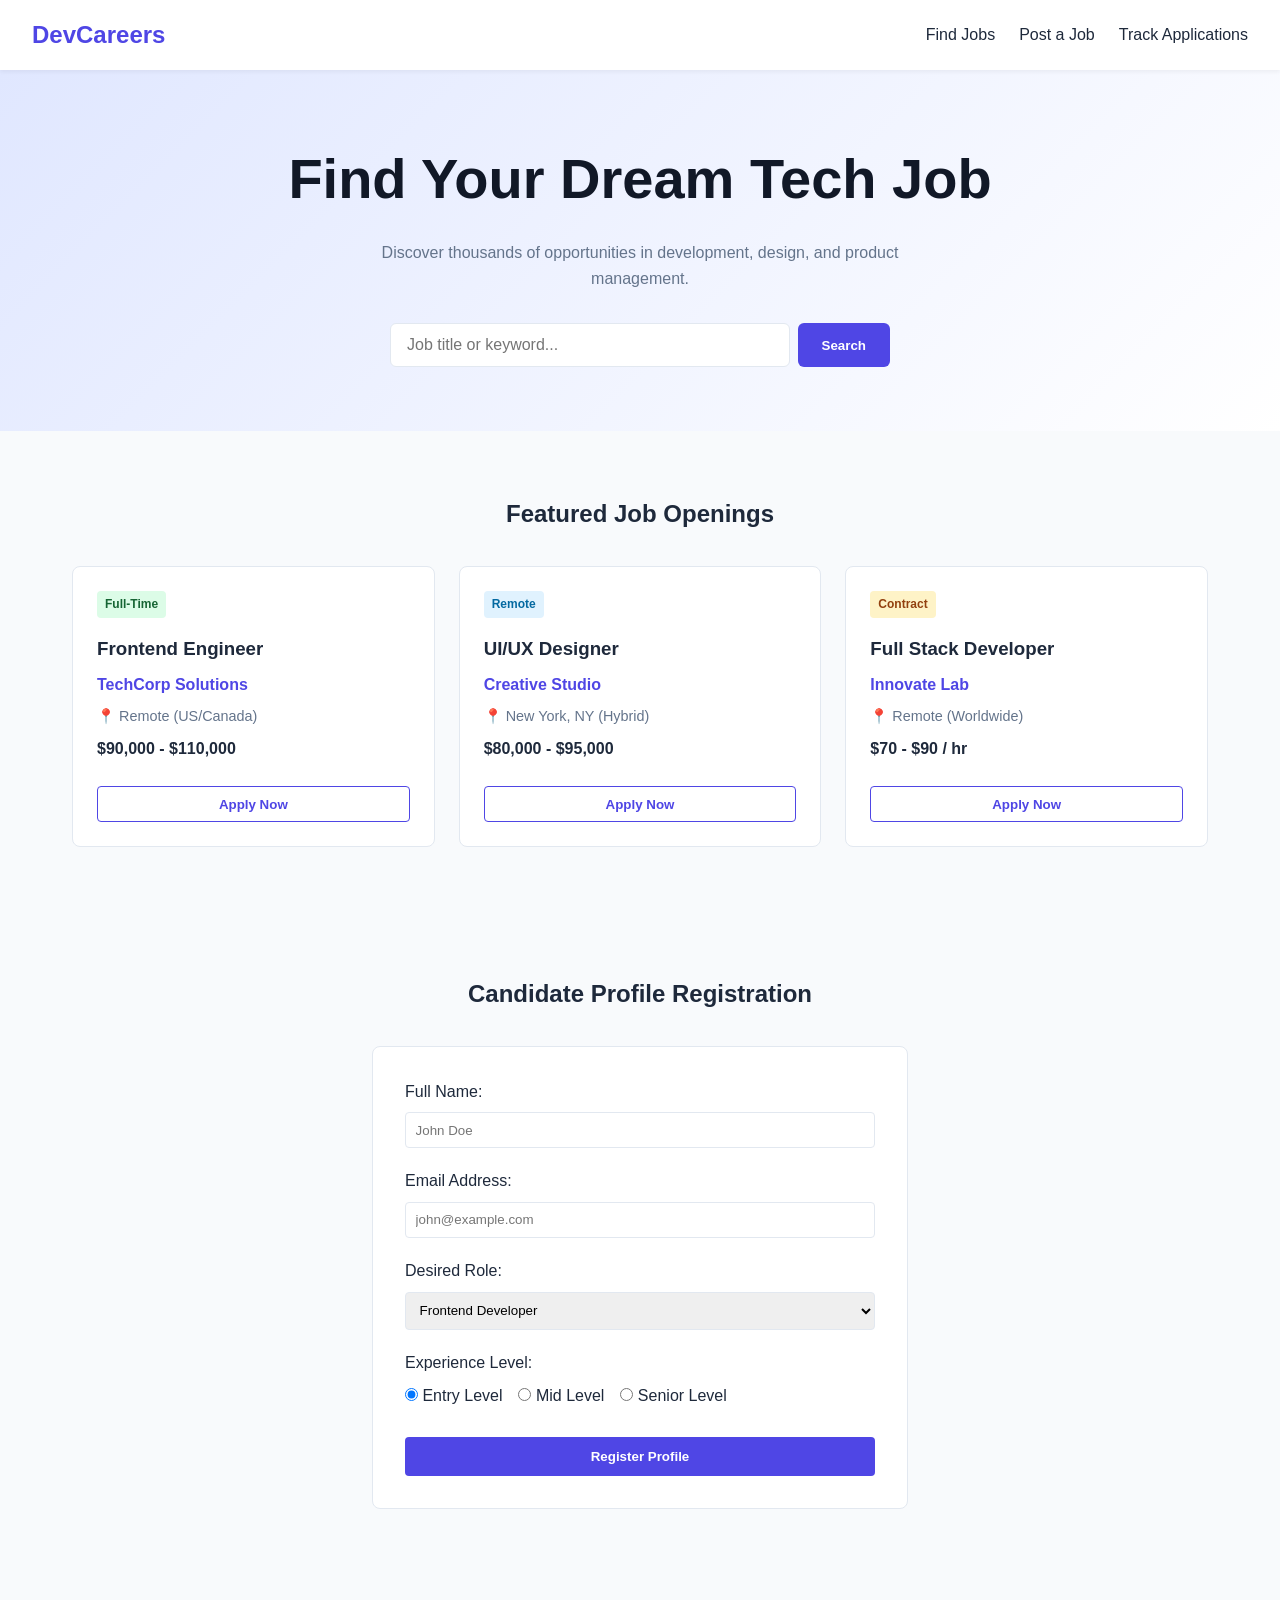
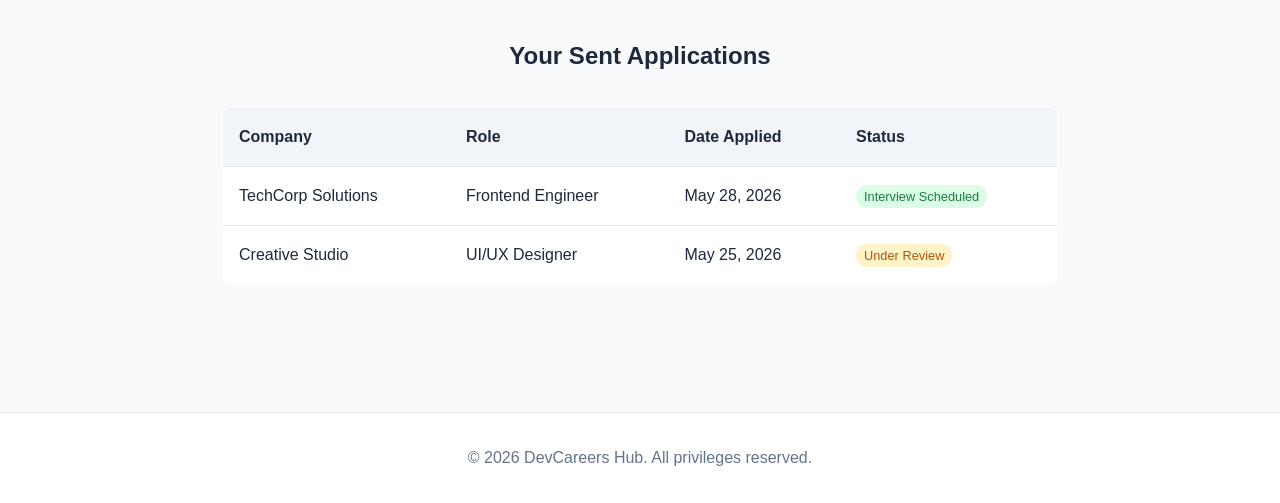
==== index.html @ 533e875c "Complete Job Portal Days 1-5" ====
<!DOCTYPE html>
<html lang="en">
<head>
    <meta charset="UTF-8">
    <meta name="viewport" content="width=device-width, initial-scale=1.0">
    <title>DevCareers | Tech Job Portal</title>
    <link rel="stylesheet" href="./style.css">
</head>
<body>

    <header class="navbar">
        <div class="logo">DevCareers</div>
        <nav>
            <ul>
                <li><a href="#jobs">Find Jobs</a></li>
                <li><a href="#post-job">Post a Job</a></li>
                <li><a href="#applications">Track Applications</a></li>
            </ul>
        </nav>
    </header>

    <main>
        <section class="hero-section">
            <h1>Find Your Dream Tech Job</h1>
            <p>Discover thousands of opportunities in development, design, and product management.</p>
            <div class="search-bar">
                <input type="text" placeholder="Job title or keyword...">
                <button type="button">Search</button>
            </div>
        </section>

        <section id="jobs" class="job-listings-container">
            <h2>Featured Job Openings</h2>
            <div class="job-grid">
                <div class="job-card">
                    <span class="badge full-time">Full-Time</span>
                    <h3>Frontend Engineer</h3>
                    <p class="company">TechCorp Solutions</p>
                    <p class="location">📍 Remote (US/Canada)</p>
                    <p class="salary">$90,000 - $110,000</p>
                    <button class="btn-apply">Apply Now</button>
                </div>
                <div class="job-card">
                    <span class="badge remote">Remote</span>
                    <h3>UI/UX Designer</h3>
                    <p class="company">Creative Studio</p>
                    <p class="location">📍 New York, NY (Hybrid)</p>
                    <p class="salary">$80,000 - $95,000</p>
                    <button class="btn-apply">Apply Now</button>
                </div>
                <div class="job-card">
                    <span class="badge contract">Contract</span>
                    <h3>Full Stack Developer</h3>
                    <p class="company">Innovate Lab</p>
                    <p class="location">📍 Remote (Worldwide)</p>
                    <p class="salary">$70 - $90 / hr</p>
                    <button class="btn-apply">Apply Now</button>
                </div>
            </div>
        </section>

        <section id="post-job" class="form-section">
            <h2>Candidate Profile Registration</h2>
            <form action="#" method="POST" class="registration-form">
                <div class="form-group">
                    <label for="fullname">Full Name:</label>
                    <input type="text" id="fullname" name="fullname" required placeholder="John Doe">
                </div>

                <div class="form-group">
                    <label for="email">Email Address:</label>
                    <input type="email" id="email" name="email" required placeholder="john@example.com">
                </div>

                <div class="form-group">
                    <label for="role">Desired Role:</label>
                    <select id="role" name="role">
                        <option value="frontend">Frontend Developer</option>
                        <option value="backend">Backend Developer</option>
                        <option value="uiux">UI/UX Designer</option>
                        <option value="qa">QA Engineer</option>
                    </select>
                </div>

                <div class="form-group">
                    <label for="experience">Experience Level:</label>
                    <div class="radio-group">
                        <label><input type="radio" name="experience" value="entry" checked> Entry Level</label>
                        <label><input type="radio" name="experience" value="mid"> Mid Level</label>
                        <label><input type="radio" name="experience" value="senior"> Senior Level</label>
                    </div>
                </div>

                <button type="submit" class="btn-submit">Register Profile</button>
            </form>
        </section>

        <section id="applications" class="table-section">
            <h2>Your Sent Applications</h2>
            <div class="table-wrapper">
                <table>
                    <thead>
                        <tr>
                            <th>Company</th>
                            <th>Role</th>
                            <th>Date Applied</th>
                            <th>Status</th>
                        </tr>
                    </thead>
                    <tbody>
                        <tr>
                            <td>TechCorp Solutions</td>
                            <td>Frontend Engineer</td>
                            <td>May 28, 2026</td>
                            <td><span class="status-badge interview">Interview Scheduled</span></td>
                        </tr>
                        <tr>
                            <td>Creative Studio</td>
                            <td>UI/UX Designer</td>
                            <td>May 25, 2026</td>
                            <td><span class="status-badge pending">Under Review</span></td>
                        </tr>
                    </tbody>
                </table>
            </div>
        </section>
    </main>

    <footer>
        <p>&copy; 2026 DevCareers Hub. All privileges reserved.</p>
    </footer>

    <script src="./script.js"></script>
</body>
</html>
---- style.css ----
/* ==========================================
   DAY 3: Basics, Box Model & Typography
========================================== */
:root {
    --primary-color: #4f46e5;
    --primary-hover: #4338ca;
    --bg-light: #f8fafc;
    --text-dark: #1e293b;
    --text-muted: #64748b;
    --white: #ffffff;
    --border-color: #e2e8f0;
}

* {
    margin: 0;
    padding: 0;
    box-sizing: border-box; /* Day 3: Proper Box-Model sizing */
}

body {
    font-family: 'Segoe UI', Tahoma, Geneva, Verdana, sans-serif;
    background-color: var(--bg-light);
    color: var(--text-dark);
    line-height: 1.6;
}

h2 {
    text-align: center;
    margin-bottom: 2rem;
    color: var(--text-dark);
}

/* ==========================================
   DAY 4: Flexbox Layouts (Navbar & Hero)
========================================== */
.navbar {
    display: flex;
    justify-content: space-between;
    align-items: center;
    background-color: var(--white);
    padding: 1rem 2rem;
    box-shadow: 0 2px 4px rgba(0,0,0,0.05);
    position: sticky;
    top: 0;
    z-index: 100;
}

.navbar .logo {
    font-size: 1.5rem;
    font-weight: bold;
    color: var(--primary-color);
}

.navbar nav ul {
    display: flex;
    list-style: none;
    gap: 1.5rem;
}

.navbar nav a {
    text-decoration: none;
    color: var(--text-dark);
    font-weight: 500;
}

.navbar nav a:hover {
    color: var(--primary-color);
}

/* Hero Section (Flexbox Column) */
.hero-section {
    display: flex;
    flex-direction: column;
    align-items: center;
    justify-content: center;
    text-align: center;
    background: linear-gradient(135deg, #e0e7ff 0%, #ffffff 100%);
    padding: 4rem 2rem;
}

.hero-section h1 {
    font-size: 2.5rem;
    margin-bottom: 1rem;
    color: #111827;
}

.hero-section p {
    color: var(--text-muted);
    margin-bottom: 2rem;
    max-width: 600px;
}

.search-bar {
    display: flex;
    width: 100%;
    max-width: 500px;
    gap: 0.5rem;
}

.search-bar input {
    flex: 1;
    padding: 0.75rem 1rem;
    border: 1px solid var(--border-color);
    border-radius: 6px;
    font-size: 1rem;
}

.search-bar button {
    padding: 0.75rem 1.5rem;
    background-color: var(--primary-color);
    color: var(--white);
    border: none;
    border-radius: 6px;
    cursor: pointer;
    font-weight: bold;
}

.search-bar button:hover {
    background-color: var(--primary-hover);
}

/* ==========================================
   DAY 4: Grid Layout (Responsive Job Grid)
========================================== */
.job-listings-container {
    padding: 4rem 2rem;
    max-width: 1200px;
    margin: 0 auto;
}

/* Base style setup for Mobile-First layout */
.job-grid {
    display: grid;
    grid-template-columns: 1fr; /* 1 column default for mobile devices */
    gap: 1.5rem;
}

.job-card {
    background-color: var(--white);
    border: 1px solid var(--border-color);
    border-radius: 8px;
    padding: 1.5rem;
    display: flex;
    flex-direction: column;
    position: relative;
}

.badge {
    align-self: flex-start;
    padding: 0.25rem 0.5rem;
    font-size: 0.75rem;
    border-radius: 4px;
    font-weight: bold;
    margin-bottom: 1rem;
}

.badge.full-time { background-color: #dcfce7; color: #166534; }
.badge.remote { background-color: #e0f2fe; color: #0369a1; }
.badge.contract { background-color: #fef3c7; color: #92400e; }

.job-card h3 { margin-bottom: 0.5rem; }
.job-card .company { color: var(--primary-color); font-weight: 600; }
.job-card .location { font-size: 0.9rem; color: var(--text-muted); margin: 0.5rem 0; }
.job-card .salary { font-weight: bold; margin-bottom: 1.5rem; }

.btn-apply {
    margin-top: auto;
    padding: 0.6rem;
    background-color: transparent;
    border: 1px solid var(--primary-color);
    color: var(--primary-color);
    border-radius: 4px;
    cursor: pointer;
    font-weight: 600;
}

.btn-apply:hover {
    background-color: var(--primary-color);
    color: var(--white);
}

/* ==========================================
   DAY 2 Elements Stylings (Forms & Tables)
========================================== */
.form-section, .table-section {
    padding: 4rem 2rem;
    max-width: 600px;
    margin: 0 auto;
}

.registration-form {
    background-color: var(--white);
    padding: 2rem;
    border-radius: 8px;
    border: 1px solid var(--border-color);
}

.form-group {
    margin-bottom: 1.25rem;
}

.form-group label {
    display: block;
    margin-bottom: 0.5rem;
    font-weight: 500;
}

.form-group input[type="text"],
.form-group input[type="email"],
.form-group select {
    width: 100%;
    padding: 0.6rem;
    border: 1px solid var(--border-color);
    border-radius: 4px;
}

.radio-group {
    display: flex;
    gap: 1rem;
    margin-top: 0.25rem;
}

.btn-submit {
    width: 100%;
    padding: 0.75rem;
    background-color: var(--primary-color);
    color: var(--white);
    border: none;
    border-radius: 4px;
    font-weight: bold;
    cursor: pointer;
}

/* Tables Section Styling */
.table-section {
    max-width: 900px;
}

.table-wrapper {
    overflow-x: auto; /* Keeps table readable on tiny mobile screens */
}

table {
    width: 100%;
    border-collapse: collapse;
    background-color: var(--white);
    border-radius: 8px;
    overflow: hidden;
    border: 1px solid var(--border-color);
}

th, td {
    padding: 1rem;
    text-align: left;
    border-bottom: 1px solid var(--border-color);
}

th {
    background-color: #f1f5f9;
    font-weight: 600;
}

.status-badge {
    padding: 0.25rem 0.5rem;
    border-radius: 12px;
    font-size: 0.8rem;
    font-weight: 500;
}
.status-badge.interview { background-color: #dcfce7; color: #15803d; }
.status-badge.pending { background-color: #fef3c7; color: #b45309; }

footer {
    text-align: center;
    padding: 2rem;
    background-color: var(--white);
    border-top: 1px solid var(--border-color);
    margin-top: 4rem;
    color: var(--text-muted);
}

/* ==========================================
   DAY 5: Mobile-First Responsive Design
========================================== */
/* Tablet Devices and up (Min-width: 600px) */
@media (min-width: 600px) {
    .job-grid {
        grid-template-columns: repeat(2, 1fr); /* Split to two columns */
    }
}

/* Desktop Devices and up (Min-width: 992px) */
@media (min-width: 992px) {
    .job-grid {
        grid-template-columns: repeat(3, 1fr); /* Split to three columns */
    }
    .hero-section h1 {
        font-size: 3.5rem;
    }
}
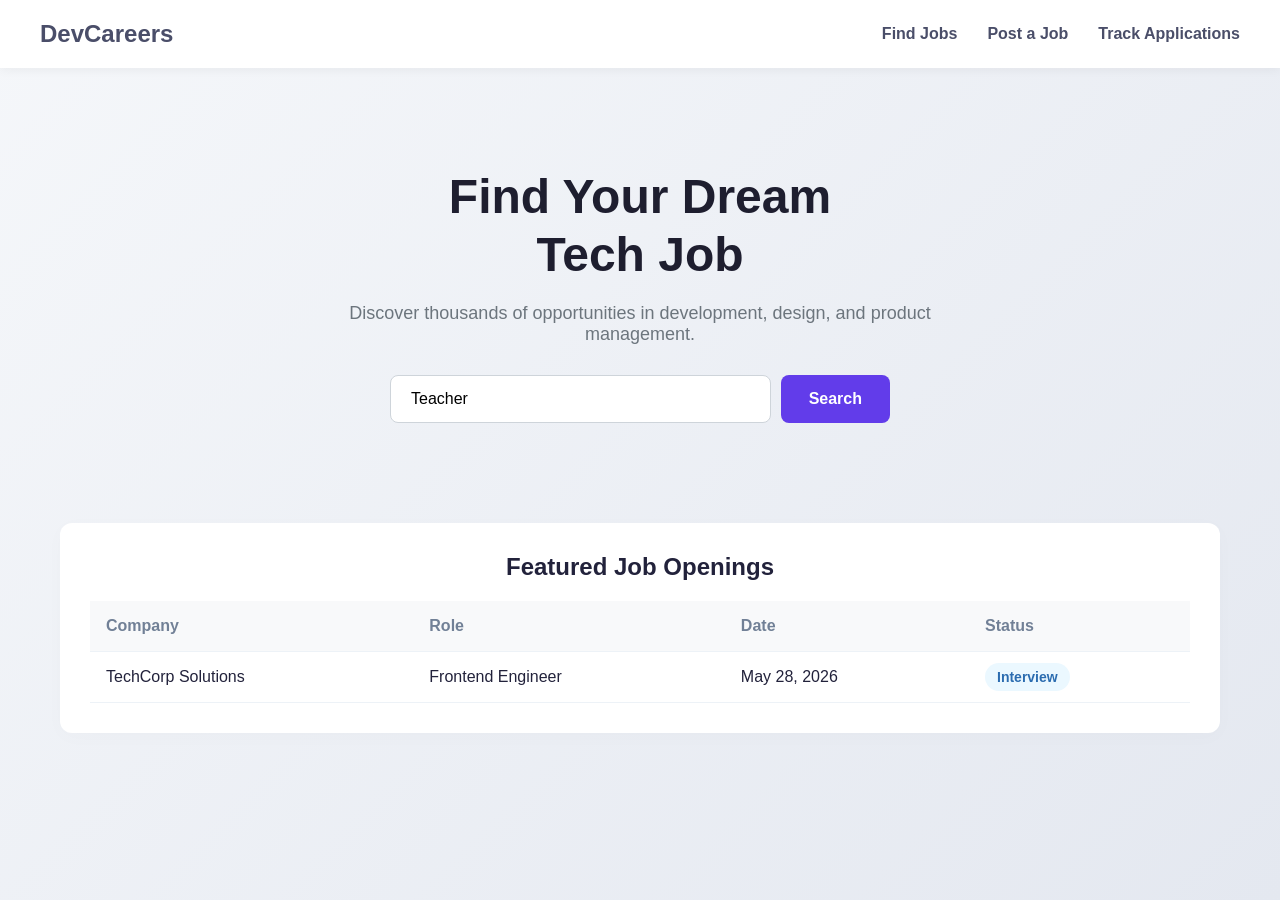
==== commit 6d165454: "Update code with mobile-friendly styles" ====
--- a/index.html
+++ b/index.html
@@ -3,107 +3,45 @@
 <head>
     <meta charset="UTF-8">
     <meta name="viewport" content="width=device-width, initial-scale=1.0">
-    <title>DevCareers | Tech Job Portal</title>
-    <link rel="stylesheet" href="./style.css">
+    <title>DevCareers - Find Your Dream Job</title>
+    <link rel="stylesheet" href="style.css">
 </head>
 <body>
 
-    <header class="navbar">
+    <!-- Header Navigation -->
+    <header>
         <div class="logo">DevCareers</div>
         <nav>
             <ul>
-                <li><a href="#jobs">Find Jobs</a></li>
-                <li><a href="#post-job">Post a Job</a></li>
-                <li><a href="#applications">Track Applications</a></li>
+                <li><a href="#">Find Jobs</a></li>
+                <li><a href="#">Post a Job</a></li>
+                <li><a href="#">Track Applications</a></li>
             </ul>
         </nav>
     </header>
 
+    <!-- Hero Search Section -->
     <main>
         <section class="hero-section">
-            <h1>Find Your Dream Tech Job</h1>
+            <h1>Find Your Dream <br>Tech Job</h1>
             <p>Discover thousands of opportunities in development, design, and product management.</p>
-            <div class="search-bar">
-                <input type="text" placeholder="Job title or keyword...">
-                <button type="button">Search</button>
+            
+            <div class="search-container">
+                <input type="text" placeholder="Teacher" value="Teacher">
+                <button class="search-btn">Search</button>
             </div>
         </section>
 
-        <section id="jobs" class="job-listings-container">
+        <!-- Featured Job Openings Table Section -->
+        <section class="table-section">
             <h2>Featured Job Openings</h2>
-            <div class="job-grid">
-                <div class="job-card">
-                    <span class="badge full-time">Full-Time</span>
-                    <h3>Frontend Engineer</h3>
-                    <p class="company">TechCorp Solutions</p>
-                    <p class="location">📍 Remote (US/Canada)</p>
-                    <p class="salary">$90,000 - $110,000</p>
-                    <button class="btn-apply">Apply Now</button>
-                </div>
-                <div class="job-card">
-                    <span class="badge remote">Remote</span>
-                    <h3>UI/UX Designer</h3>
-                    <p class="company">Creative Studio</p>
-                    <p class="location">📍 New York, NY (Hybrid)</p>
-                    <p class="salary">$80,000 - $95,000</p>
-                    <button class="btn-apply">Apply Now</button>
-                </div>
-                <div class="job-card">
-                    <span class="badge contract">Contract</span>
-                    <h3>Full Stack Developer</h3>
-                    <p class="company">Innovate Lab</p>
-                    <p class="location">📍 Remote (Worldwide)</p>
-                    <p class="salary">$70 - $90 / hr</p>
-                    <button class="btn-apply">Apply Now</button>
-                </div>
-            </div>
-        </section>
-
-        <section id="post-job" class="form-section">
-            <h2>Candidate Profile Registration</h2>
-            <form action="#" method="POST" class="registration-form">
-                <div class="form-group">
-                    <label for="fullname">Full Name:</label>
-                    <input type="text" id="fullname" name="fullname" required placeholder="John Doe">
-                </div>
-
-                <div class="form-group">
-                    <label for="email">Email Address:</label>
-                    <input type="email" id="email" name="email" required placeholder="john@example.com">
-                </div>
-
-                <div class="form-group">
-                    <label for="role">Desired Role:</label>
-                    <select id="role" name="role">
-                        <option value="frontend">Frontend Developer</option>
-                        <option value="backend">Backend Developer</option>
-                        <option value="uiux">UI/UX Designer</option>
-                        <option value="qa">QA Engineer</option>
-                    </select>
-                </div>
-
-                <div class="form-group">
-                    <label for="experience">Experience Level:</label>
-                    <div class="radio-group">
-                        <label><input type="radio" name="experience" value="entry" checked> Entry Level</label>
-                        <label><input type="radio" name="experience" value="mid"> Mid Level</label>
-                        <label><input type="radio" name="experience" value="senior"> Senior Level</label>
-                    </div>
-                </div>
-
-                <button type="submit" class="btn-submit">Register Profile</button>
-            </form>
-        </section>
-
-        <section id="applications" class="table-section">
-            <h2>Your Sent Applications</h2>
             <div class="table-wrapper">
                 <table>
                     <thead>
                         <tr>
                             <th>Company</th>
                             <th>Role</th>
-                            <th>Date Applied</th>
+                            <th>Date</th>
                             <th>Status</th>
                         </tr>
                     </thead>
@@ -112,13 +50,7 @@
                             <td>TechCorp Solutions</td>
                             <td>Frontend Engineer</td>
                             <td>May 28, 2026</td>
-                            <td><span class="status-badge interview">Interview Scheduled</span></td>
-                        </tr>
-                        <tr>
-                            <td>Creative Studio</td>
-                            <td>UI/UX Designer</td>
-                            <td>May 25, 2026</td>
-                            <td><span class="status-badge pending">Under Review</span></td>
+                            <td><span class="status-badge interview">Interview</span></td>
                         </tr>
                     </tbody>
                 </table>
@@ -126,10 +58,6 @@
         </section>
     </main>
 
-    <footer>
-        <p>&copy; 2026 DevCareers Hub. All privileges reserved.</p>
-    </footer>
-
-    <script src="./script.js"></script>
+    <script src="script.js"></script>
 </body>
 </html>
--- a/style.css
+++ b/style.css
@@ -1,299 +1,183 @@
-/* ==========================================
-   DAY 3: Basics, Box Model & Typography
-========================================== */
-:root {
-    --primary-color: #4f46e5;
-    --primary-hover: #4338ca;
-    --bg-light: #f8fafc;
-    --text-dark: #1e293b;
-    --text-muted: #64748b;
-    --white: #ffffff;
-    --border-color: #e2e8f0;
-}
-
+/* Base Reset Rules */
 * {
     margin: 0;
     padding: 0;
-    box-sizing: border-box; /* Day 3: Proper Box-Model sizing */
+    box-sizing: border-box;
+    font-family: 'Segoe UI', Tahoma, Geneva, Verdana, sans-serif;
 }
 
 body {
-    font-family: 'Segoe UI', Tahoma, Geneva, Verdana, sans-serif;
-    background-color: var(--bg-light);
-    color: var(--text-dark);
-    line-height: 1.6;
+    background: linear-gradient(135deg, #f5f7fa 0%, #e4e8f0 100%);
+    color: #22223b;
+    min-height: 100vh;
 }
 
-h2 {
-    text-align: center;
-    margin-bottom: 2rem;
-    color: var(--text-dark);
-}
-
-/* ==========================================
-   DAY 4: Flexbox Layouts (Navbar & Hero)
-========================================== */
-.navbar {
+/* Header & Navbar Styles */
+header {
     display: flex;
     justify-content: space-between;
     align-items: center;
-    background-color: var(--white);
-    padding: 1rem 2rem;
-    box-shadow: 0 2px 4px rgba(0,0,0,0.05);
-    position: sticky;
-    top: 0;
-    z-index: 100;
+    padding: 20px 40px;
+    background-color: #ffffff;
+    box-shadow: 0 2px 10px rgba(0, 0, 0, 0.05);
 }
 
-.navbar .logo {
-    font-size: 1.5rem;
-    font-weight: bold;
-    color: var(--primary-color);
+.logo {
+    font-size: 24px;
+    font-weight: 700;
+    color: #4a4e69;
 }
 
-.navbar nav ul {
+nav ul {
     display: flex;
     list-style: none;
-    gap: 1.5rem;
+    gap: 30px;
 }
 
-.navbar nav a {
+nav ul li a {
     text-decoration: none;
-    color: var(--text-dark);
-    font-weight: 500;
+    color: #4a4e69;
+    font-weight: 600;
+    transition: color 0.2s ease;
 }
 
-.navbar nav a:hover {
-    color: var(--primary-color);
+nav ul li a:hover {
+    color: #623cea;
 }
 
-/* Hero Section (Flexbox Column) */
+/* Main Layout Hero Content */
+main {
+    max-width: 1200px;
+    margin: 0 auto;
+    padding: 40px 20px;
+}
+
 .hero-section {
-    display: flex;
-    flex-direction: column;
-    align-items: center;
-    justify-content: center;
     text-align: center;
-    background: linear-gradient(135deg, #e0e7ff 0%, #ffffff 100%);
-    padding: 4rem 2rem;
+    padding: 60px 20px;
 }
 
 .hero-section h1 {
-    font-size: 2.5rem;
-    margin-bottom: 1rem;
-    color: #111827;
+    font-size: 48px;
+    line-height: 1.2;
+    margin-bottom: 20px;
+    color: #1e1e2f;
 }
 
 .hero-section p {
-    color: var(--text-muted);
-    margin-bottom: 2rem;
+    font-size: 18px;
+    color: #6c757d;
     max-width: 600px;
+    margin: 0 auto 30px auto;
 }
 
-.search-bar {
+/* Search Bar styling */
+.search-container {
     display: flex;
-    width: 100%;
+    justify-content: center;
+    gap: 10px;
     max-width: 500px;
-    gap: 0.5rem;
-}
-
-.search-bar input {
-    flex: 1;
-    padding: 0.75rem 1rem;
-    border: 1px solid var(--border-color);
-    border-radius: 6px;
-    font-size: 1rem;
-}
-
-.search-bar button {
-    padding: 0.75rem 1.5rem;
-    background-color: var(--primary-color);
-    color: var(--white);
-    border: none;
-    border-radius: 6px;
-    cursor: pointer;
-    font-weight: bold;
-}
-
-.search-bar button:hover {
-    background-color: var(--primary-hover);
-}
-
-/* ==========================================
-   DAY 4: Grid Layout (Responsive Job Grid)
-========================================== */
-.job-listings-container {
-    padding: 4rem 2rem;
-    max-width: 1200px;
     margin: 0 auto;
 }
 
-/* Base style setup for Mobile-First layout */
-.job-grid {
-    display: grid;
-    grid-template-columns: 1fr; /* 1 column default for mobile devices */
-    gap: 1.5rem;
+.search-container input {
+    flex: 1;
+    padding: 14px 20px;
+    border: 1px solid #ced4da;
+    border-radius: 8px;
+    font-size: 16px;
+    outline: none;
 }
 
-.job-card {
-    background-color: var(--white);
-    border: 1px solid var(--border-color);
+.search-btn {
+    padding: 14px 28px;
+    background-color: #623cea;
+    color: white;
+    border: none;
     border-radius: 8px;
-    padding: 1.5rem;
-    display: flex;
-    flex-direction: column;
-    position: relative;
-}
-
-.badge {
-    align-self: flex-start;
-    padding: 0.25rem 0.5rem;
-    font-size: 0.75rem;
-    border-radius: 4px;
-    font-weight: bold;
-    margin-bottom: 1rem;
-}
-
-.badge.full-time { background-color: #dcfce7; color: #166534; }
-.badge.remote { background-color: #e0f2fe; color: #0369a1; }
-.badge.contract { background-color: #fef3c7; color: #92400e; }
-
-.job-card h3 { margin-bottom: 0.5rem; }
-.job-card .company { color: var(--primary-color); font-weight: 600; }
-.job-card .location { font-size: 0.9rem; color: var(--text-muted); margin: 0.5rem 0; }
-.job-card .salary { font-weight: bold; margin-bottom: 1.5rem; }
-
-.btn-apply {
-    margin-top: auto;
-    padding: 0.6rem;
-    background-color: transparent;
-    border: 1px solid var(--primary-color);
-    color: var(--primary-color);
-    border-radius: 4px;
-    cursor: pointer;
+    font-size: 16px;
     font-weight: 600;
-}
-
-.btn-apply:hover {
-    background-color: var(--primary-color);
-    color: var(--white);
-}
-
-/* ==========================================
-   DAY 2 Elements Stylings (Forms & Tables)
-========================================== */
-.form-section, .table-section {
-    padding: 4rem 2rem;
-    max-width: 600px;
-    margin: 0 auto;
-}
-
-.registration-form {
-    background-color: var(--white);
-    padding: 2rem;
-    border-radius: 8px;
-    border: 1px solid var(--border-color);
-}
-
-.form-group {
-    margin-bottom: 1.25rem;
-}
-
-.form-group label {
-    display: block;
-    margin-bottom: 0.5rem;
-    font-weight: 500;
-}
-
-.form-group input[type="text"],
-.form-group input[type="email"],
-.form-group select {
-    width: 100%;
-    padding: 0.6rem;
-    border: 1px solid var(--border-color);
-    border-radius: 4px;
-}
-
-.radio-group {
-    display: flex;
-    gap: 1rem;
-    margin-top: 0.25rem;
-}
-
-.btn-submit {
-    width: 100%;
-    padding: 0.75rem;
-    background-color: var(--primary-color);
-    color: var(--white);
-    border: none;
-    border-radius: 4px;
-    font-weight: bold;
     cursor: pointer;
 }
 
-/* Tables Section Styling */
+/* Table Sections styling */
 .table-section {
-    max-width: 900px;
+    margin-top: 40px;
+    background: #ffffff;
+    padding: 30px;
+    border-radius: 12px;
+    box-shadow: 0 4px 20px rgba(0, 0, 0, 0.02);
+}
+
+.table-section h2 {
+    margin-bottom: 20px;
+    text-align: center;
 }
 
 .table-wrapper {
-    overflow-x: auto; /* Keeps table readable on tiny mobile screens */
+    overflow-x: auto;
 }
 
 table {
     width: 100%;
     border-collapse: collapse;
-    background-color: var(--white);
-    border-radius: 8px;
-    overflow: hidden;
-    border: 1px solid var(--border-color);
+    text-align: left;
 }
 
 th, td {
-    padding: 1rem;
-    text-align: left;
-    border-bottom: 1px solid var(--border-color);
+    padding: 16px;
+    border-bottom: 1px solid #edf2f7;
 }
 
 th {
-    background-color: #f1f5f9;
+    background-color: #f8f9fa;
+    color: #718096;
+}
+
+.status-badge {
+    padding: 6px 12px;
+    border-radius: 20px;
+    font-size: 14px;
     font-weight: 600;
 }
 
-.status-badge {
-    padding: 0.25rem 0.5rem;
-    border-radius: 12px;
-    font-size: 0.8rem;
-    font-weight: 500;
-}
-.status-badge.interview { background-color: #dcfce7; color: #15803d; }
-.status-badge.pending { background-color: #fef3c7; color: #b45309; }
-
-footer {
-    text-align: center;
-    padding: 2rem;
-    background-color: var(--white);
-    border-top: 1px solid var(--border-color);
-    margin-top: 4rem;
-    color: var(--text-muted);
+.status-badge.interview {
+    background-color: #ebf8ff;
+    color: #2b6cb0;
 }
 
-/* ==========================================
-   DAY 5: Mobile-First Responsive Design
-========================================== */
-/* Tablet Devices and up (Min-width: 600px) */
-@media (min-width: 600px) {
-    .job-grid {
-        grid-template-columns: repeat(2, 1fr); /* Split to two columns */
+/* ==========================================================================
+   📱 MOBILE RESPONSIVE MEDIA QUERIES (Fixes the text merger/squishing issue)
+   ========================================================================== */
+@media (max-width: 600px) {
+    header {
+        flex-direction: column; 
+        gap: 15px;
+        padding: 15px 10px;
+        text-align: center;
     }
-}
 
-/* Desktop Devices and up (Min-width: 992px) */
-@media (min-width: 992px) {
-    .job-grid {
-        grid-template-columns: repeat(3, 1fr); /* Split to three columns */
+    nav ul {
+        flex-direction: row;
+        flex-wrap: wrap; 
+        justify-content: center;
+        gap: 15px;
     }
+
+    nav ul li a {
+        font-size: 15px;
+    }
+
     .hero-section h1 {
-        font-size: 3.5rem;
+        font-size: 32px;
+    }
+
+    .search-container {
+        flex-direction: column;
+        width: 100%;
+    }
+
+    .search-btn {
+        width: 100%;
     }
 }
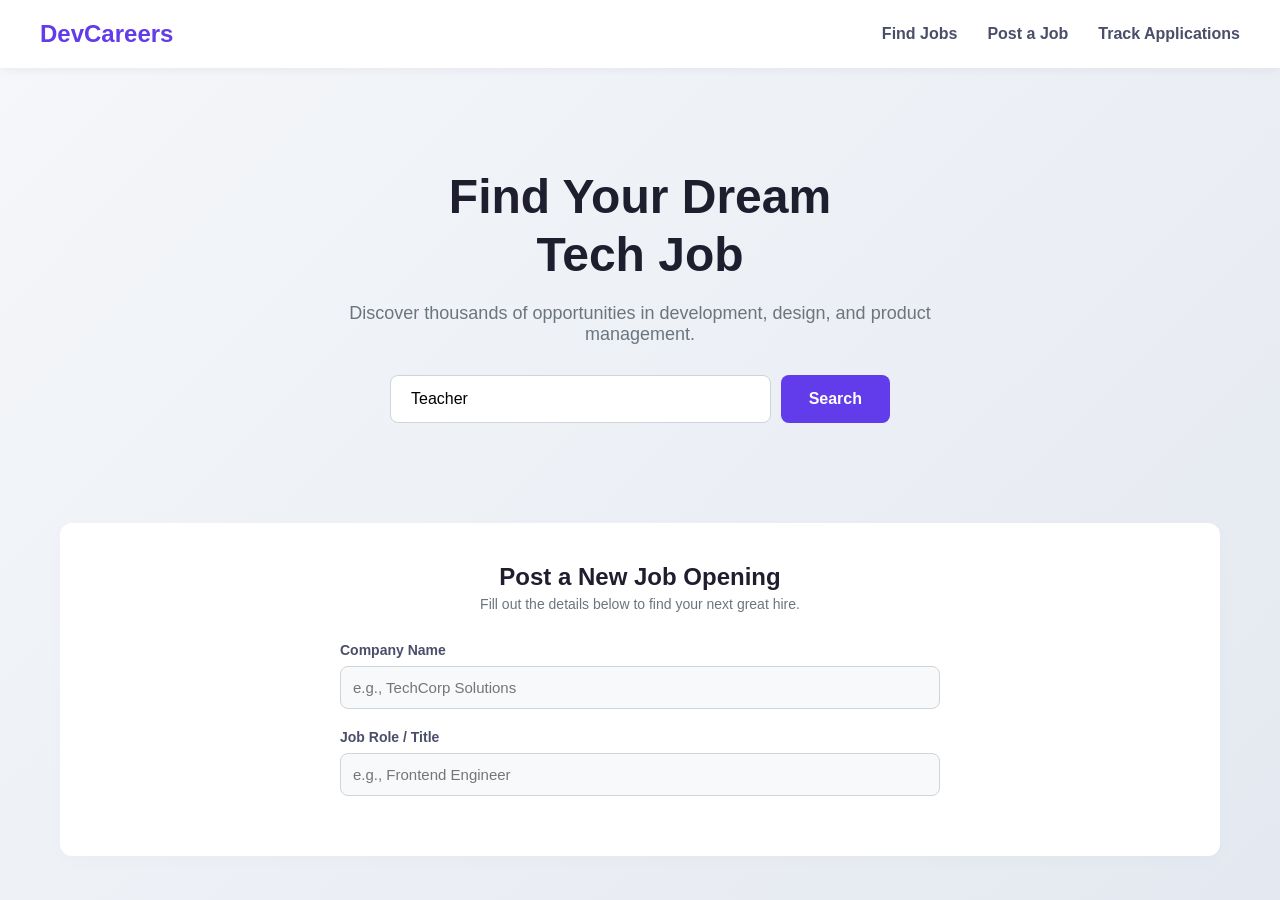
==== commit 329effe3: "Fix styling links and add functional sections" ====
--- a/index.html
+++ b/index.html
@@ -8,21 +8,19 @@
 </head>
 <body>
 
-    <!-- Header Navigation -->
     <header>
         <div class="logo">DevCareers</div>
         <nav>
             <ul>
-                <li><a href="#">Find Jobs</a></li>
-                <li><a href="#">Post a Job</a></li>
-                <li><a href="#">Track Applications</a></li>
+                <li><a href="#hero-section">Find Jobs</a></li>
+                <li><a href="#post-job-section">Post a Job</a></li>
+                <li><a href="#table-section">Track Applications</a></li>
             </ul>
         </nav>
     </header>
 
-    <!-- Hero Search Section -->
     <main>
-        <section class="hero-section">
+        <section id="hero-section" class="hero-section">
             <h1>Find Your Dream <br>Tech Job</h1>
             <p>Discover thousands of opportunities in development, design, and product management.</p>
             
@@ -32,32 +30,16 @@
             </div>
         </section>
 
-        <!-- Featured Job Openings Table Section -->
-        <section class="table-section">
-            <h2>Featured Job Openings</h2>
-            <div class="table-wrapper">
-                <table>
-                    <thead>
-                        <tr>
-                            <th>Company</th>
-                            <th>Role</th>
-                            <th>Date</th>
-                            <th>Status</th>
-                        </tr>
-                    </thead>
-                    <tbody>
-                        <tr>
-                            <td>TechCorp Solutions</td>
-                            <td>Frontend Engineer</td>
-                            <td>May 28, 2026</td>
-                            <td><span class="status-badge interview">Interview</span></td>
-                        </tr>
-                    </tbody>
-                </table>
-            </div>
-        </section>
-    </main>
-
-    <script src="script.js"></script>
-</body>
-</html>+        <section id="post-job-section" class="form-section">
+            <h2>Post a New Job Opening</h2>
+            <p class="section-subtitle">Fill out the details below to find your next great hire.</p>
+            <form class="job-form" onsubmit="event.preventDefault();">
+                <div class="form-group">
+                    <label for="company-name">Company Name</label>
+                    <input type="text" id="company-name" placeholder="e.g., TechCorp Solutions">
+                </div>
+                <div class="form-group">
+                    <label for="job-role">Job Role / Title</label>
+                    <input type="text" id="job-role" placeholder="e.g., Frontend Engineer">
+                </div>
+                <div class="form-group">
--- a/style.css
+++ b/style.css
@@ -6,6 +6,10 @@
     font-family: 'Segoe UI', Tahoma, Geneva, Verdana, sans-serif;
 }
 
+html {
+    scroll-behavior: smooth;
+}
+
 body {
     background: linear-gradient(135deg, #f5f7fa 0%, #e4e8f0 100%);
     color: #22223b;
@@ -25,7 +29,7 @@
 .logo {
     font-size: 24px;
     font-weight: 700;
-    color: #4a4e69;
+    color: #623cea;
 }
 
 nav ul {
@@ -98,6 +102,80 @@
     font-size: 16px;
     font-weight: 600;
     cursor: pointer;
+}
+
+/* Post a Job Form Section Styling */
+.form-section {
+    margin-top: 40px;
+    background: #ffffff;
+    padding: 40px 30px;
+    border-radius: 12px;
+    box-shadow: 0 4px 20px rgba(0, 0, 0, 0.02);
+}
+
+.form-section h2 {
+    text-align: center;
+    color: #1e1e2f;
+    margin-bottom: 5px;
+}
+
+.section-subtitle {
+    text-align: center;
+    color: #6c757d;
+    font-size: 14px;
+    margin-bottom: 30px;
+}
+
+.job-form {
+    max-width: 600px;
+    margin: 0 auto;
+    display: flex;
+    flex-direction: column;
+    gap: 20px;
+}
+
+.form-group {
+    display: flex;
+    flex-direction: column;
+    gap: 8px;
+}
+
+.form-group label {
+    font-weight: 600;
+    color: #4a4e69;
+    font-size: 14px;
+}
+
+.form-group input, .form-group select {
+    padding: 12px;
+    border: 1px solid #ced4da;
+    border-radius: 8px;
+    font-size: 15px;
+    outline: none;
+    background-color: #f8f9fa;
+    transition: border-color 0.2s ease;
+}
+
+.form-group input:focus, .form-group select:focus {
+    border-color: #623cea;
+    background-color: #fff;
+}
+
+.submit-job-btn {
+    padding: 14px;
+    background-color: #2b6cb0;
+    color: white;
+    border: none;
+    border-radius: 8px;
+    font-size: 16px;
+    font-weight: 600;
+    cursor: pointer;
+    margin-top: 10px;
+    transition: background-color 0.2s ease;
+}
+
+.submit-job-btn:hover {
+    background-color: #1e4e8c;
 }
 
 /* Table Sections styling */
@@ -147,7 +225,7 @@
 }
 
 /* ==========================================================================
-   📱 MOBILE RESPONSIVE MEDIA QUERIES (Fixes the text merger/squishing issue)
+   📱 MOBILE RESPONSIVE MEDIA QUERIES (Fixes layout squishing on mobile)
    ========================================================================== */
 @media (max-width: 600px) {
     header {
@@ -180,4 +258,8 @@
     .search-btn {
         width: 100%;
     }
+
+    .form-section {
+        padding: 25px 15px;
+    }
 }
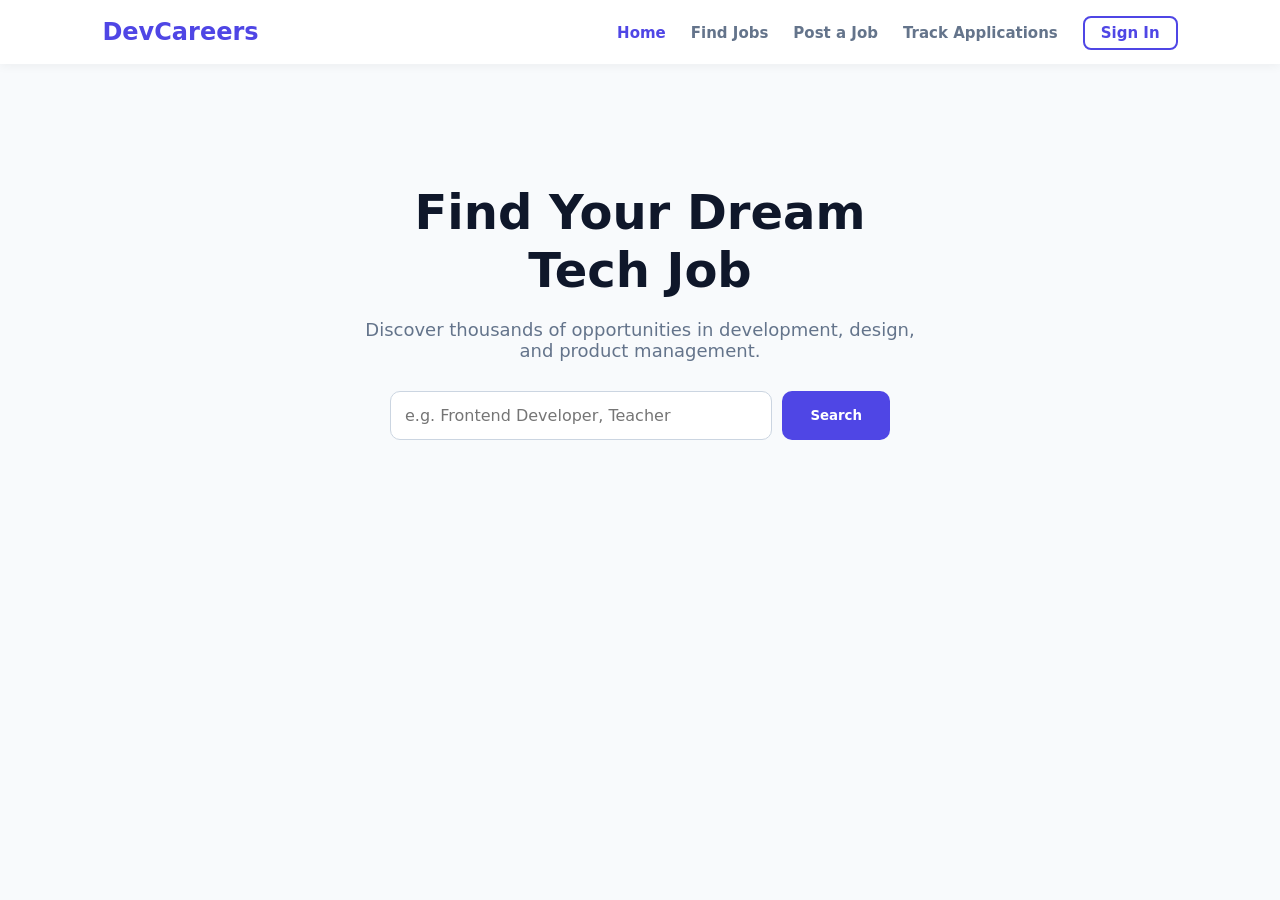
==== commit d12747c7: "Complete multi-page navigation layout mobile view support" ====
--- a/index.html
+++ b/index.html
@@ -12,34 +12,27 @@
         <div class="logo">DevCareers</div>
         <nav>
             <ul>
-                <li><a href="#hero-section">Find Jobs</a></li>
-                <li><a href="#post-job-section">Post a Job</a></li>
-                <li><a href="#table-section">Track Applications</a></li>
+                <li><a href="index.html" class="active">Home</a></li>
+                <li><a href="jobs.html">Find Jobs</a></li>
+                <li><a href="post-job.html">Post a Job</a></li>
+                <li><a href="track.html">Track Applications</a></li>
+                <li><a href="login.html" class="nav-btn">Sign In</a></li>
             </ul>
         </nav>
     </header>
 
     <main>
-        <section id="hero-section" class="hero-section">
+        <section class="hero-section">
             <h1>Find Your Dream <br>Tech Job</h1>
             <p>Discover thousands of opportunities in development, design, and product management.</p>
             
             <div class="search-container">
-                <input type="text" placeholder="Teacher" value="Teacher">
-                <button class="search-btn">Search</button>
+                <input type="text" placeholder="e.g. Frontend Developer, Teacher" id="search-input">
+                <button class="search-btn" onclick="location.href='jobs.html'">Search</button>
             </div>
         </section>
+    </main>
 
-        <section id="post-job-section" class="form-section">
-            <h2>Post a New Job Opening</h2>
-            <p class="section-subtitle">Fill out the details below to find your next great hire.</p>
-            <form class="job-form" onsubmit="event.preventDefault();">
-                <div class="form-group">
-                    <label for="company-name">Company Name</label>
-                    <input type="text" id="company-name" placeholder="e.g., TechCorp Solutions">
-                </div>
-                <div class="form-group">
-                    <label for="job-role">Job Role / Title</label>
-                    <input type="text" id="job-role" placeholder="e.g., Frontend Engineer">
-                </div>
-                <div class="form-group">+    <script src="script.js"></script>
+</body>
+</html>
--- a/style.css
+++ b/style.css
@@ -1,18 +1,14 @@
-/* Base Reset Rules */
+/* Base Reset & Variables */
 * {
     margin: 0;
     padding: 0;
     box-sizing: border-box;
-    font-family: 'Segoe UI', Tahoma, Geneva, Verdana, sans-serif;
-}
-
-html {
-    scroll-behavior: smooth;
+    font-family: 'Inter', 'Segoe UI', system-ui, sans-serif;
 }
 
 body {
-    background: linear-gradient(135deg, #f5f7fa 0%, #e4e8f0 100%);
-    color: #22223b;
+    background-color: #f8fafc;
+    color: #0f172a;
     min-height: 100vh;
 }
 
@@ -21,245 +17,171 @@
     display: flex;
     justify-content: space-between;
     align-items: center;
-    padding: 20px 40px;
+    padding: 18px 8%;
     background-color: #ffffff;
     box-shadow: 0 2px 10px rgba(0, 0, 0, 0.05);
+    position: sticky;
+    top: 0;
+    z-index: 100;
 }
 
 .logo {
     font-size: 24px;
-    font-weight: 700;
-    color: #623cea;
+    font-weight: 800;
+    color: #4f46e5;
 }
 
 nav ul {
     display: flex;
     list-style: none;
-    gap: 30px;
+    align-items: center;
+    gap: 25px;
 }
 
 nav ul li a {
     text-decoration: none;
-    color: #4a4e69;
+    color: #64748b;
     font-weight: 600;
+    font-size: 15px;
     transition: color 0.2s ease;
 }
 
-nav ul li a:hover {
-    color: #623cea;
+nav ul li a:hover, nav ul li a.active {
+    color: #4f46e5;
 }
 
-/* Main Layout Hero Content */
-main {
-    max-width: 1200px;
-    margin: 0 auto;
-    padding: 40px 20px;
+/* Dynamic Sign In Button Link Style */
+.nav-btn {
+    color: #4f46e5 !important;
+    border: 2px solid #4f46e5;
+    padding: 6px 16px !important;
+    border-radius: 8px;
+    transition: all 0.2s ease !important;
 }
 
+.nav-btn:hover, .nav-btn.active {
+    background-color: #4f46e5;
+    color: white !important;
+}
+
+/* Layout Content Frame */
+main {
+    max-width: 1100px;
+    margin: 0 auto;
+    padding: 40px 24px;
+}
+
+/* Hero Section (Home Page) */
 .hero-section {
     text-align: center;
-    padding: 60px 20px;
+    padding: 80px 20px;
 }
 
 .hero-section h1 {
     font-size: 48px;
+    font-weight: 800;
+    margin-bottom: 20px;
     line-height: 1.2;
-    margin-bottom: 20px;
-    color: #1e1e2f;
 }
 
 .hero-section p {
     font-size: 18px;
-    color: #6c757d;
-    max-width: 600px;
+    color: #64748b;
+    max-width: 550px;
     margin: 0 auto 30px auto;
 }
 
-/* Search Bar styling */
+/* Search engine */
 .search-container {
     display: flex;
-    justify-content: center;
-    gap: 10px;
     max-width: 500px;
     margin: 0 auto;
+    gap: 10px;
 }
 
 .search-container input {
     flex: 1;
-    padding: 14px 20px;
-    border: 1px solid #ced4da;
-    border-radius: 8px;
+    padding: 14px;
+    border: 1px solid #cbd5e1;
+    border-radius: 10px;
     font-size: 16px;
     outline: none;
 }
 
-.search-btn {
-    padding: 14px 28px;
-    background-color: #623cea;
+.search-btn, .submit-job-btn, .apply-btn {
+    background-color: #4f46e5;
     color: white;
     border: none;
-    border-radius: 8px;
-    font-size: 16px;
+    padding: 14px 28px;
+    border-radius: 10px;
     font-weight: 600;
     cursor: pointer;
+    transition: background 0.2s ease;
 }
 
-/* Post a Job Form Section Styling */
-.form-section {
-    margin-top: 40px;
-    background: #ffffff;
-    padding: 40px 30px;
-    border-radius: 12px;
-    box-shadow: 0 4px 20px rgba(0, 0, 0, 0.02);
+.search-btn:hover, .submit-job-btn:hover { background-color: #4338ca; }
+
+/* Cards/Forms Panel Layouts */
+.form-section, .table-section {
+    background: white;
+    padding: 40px;
+    border-radius: 16px;
+    box-shadow: 0 4px 6px -1px rgba(0, 0, 0, 0.05);
+    max-width: 600px;
+    margin: 40px auto 0 auto;
 }
 
-.form-section h2 {
-    text-align: center;
-    color: #1e1e2f;
-    margin-bottom: 5px;
-}
+.table-section { max-width: 100%; }
 
-.section-subtitle {
-    text-align: center;
-    color: #6c757d;
-    font-size: 14px;
-    margin-bottom: 30px;
-}
+.form-section h2, .table-section h2 { text-align: center; margin-bottom: 8px; }
+.section-subtitle { text-align: center; color: #64748b; font-size: 14px; margin-bottom: 25px; }
 
-.job-form {
-    max-width: 600px;
-    margin: 0 auto;
-    display: flex;
-    flex-direction: column;
-    gap: 20px;
-}
+.job-form { display: flex; flex-direction: column; gap: 20px; }
+.form-group { display: flex; flex-direction: column; gap: 6px; }
+.form-group label { font-weight: 600; font-size: 14px; }
+.form-group input, .form-group select { padding: 12px; border: 1px solid #cbd5e1; border-radius: 8px; outline: none; }
+.form-group input:focus, .form-group select:focus { border-color: #4f46e5; }
 
-.form-group {
-    display: flex;
-    flex-direction: column;
-    gap: 8px;
-}
+/* Dashboard Tables styling */
+.table-wrapper { overflow-x: auto; margin-top: 20px; }
+table { width: 100%; border-collapse: collapse; }
+th, td { padding: 14px; border-bottom: 1px solid #e2e8f0; }
+th { background-color: #f8fafc; color: #64748b; font-size: 13px; text-transform: uppercase; }
 
-.form-group label {
-    font-weight: 600;
-    color: #4a4e69;
-    font-size: 14px;
-}
+.apply-btn { padding: 8px 16px; font-size: 13px; }
+.status-badge { padding: 4px 12px; border-radius: 20px; font-size: 12px; font-weight: 600; }
+.status-badge.interview { background-color: #ecfeff; color: #0891b2; }
+.status-badge.full-time { background-color: #ecfdf5; color: #059669; }
+.status-badge.pending { background-color: #fffbeb; color: #d97706; }
+.status-badge.remote { background-color: #f1f5f9; color: #4a5568; }
 
-.form-group input, .form-group select {
-    padding: 12px;
-    border: 1px solid #ced4da;
-    border-radius: 8px;
-    font-size: 15px;
-    outline: none;
-    background-color: #f8f9fa;
-    transition: border-color 0.2s ease;
-}
-
-.form-group input:focus, .form-group select:focus {
-    border-color: #623cea;
-    background-color: #fff;
-}
-
-.submit-job-btn {
-    padding: 14px;
-    background-color: #2b6cb0;
-    color: white;
-    border: none;
-    border-radius: 8px;
-    font-size: 16px;
-    font-weight: 600;
-    cursor: pointer;
-    margin-top: 10px;
-    transition: background-color 0.2s ease;
-}
-
-.submit-job-btn:hover {
-    background-color: #1e4e8c;
-}
-
-/* Table Sections styling */
-.table-section {
-    margin-top: 40px;
-    background: #ffffff;
-    padding: 30px;
-    border-radius: 12px;
-    box-shadow: 0 4px 20px rgba(0, 0, 0, 0.02);
-}
-
-.table-section h2 {
-    margin-bottom: 20px;
-    text-align: center;
-}
-
-.table-wrapper {
-    overflow-x: auto;
-}
-
-table {
-    width: 100%;
-    border-collapse: collapse;
-    text-align: left;
-}
-
-th, td {
-    padding: 16px;
-    border-bottom: 1px solid #edf2f7;
-}
-
-th {
-    background-color: #f8f9fa;
-    color: #718096;
-}
-
-.status-badge {
-    padding: 6px 12px;
-    border-radius: 20px;
-    font-size: 14px;
-    font-weight: 600;
-}
-
-.status-badge.interview {
-    background-color: #ebf8ff;
-    color: #2b6cb0;
-}
-
-/* ==========================================================================
-   📱 MOBILE RESPONSIVE MEDIA QUERIES (Fixes layout squishing on mobile)
-   ========================================================================== */
+/* ==========================================
+   📱 100% MOBILE RESPONSIVE ADAPTERS
+   ========================================== */
 @media (max-width: 600px) {
     header {
-        flex-direction: column; 
+        flex-direction: column;
         gap: 15px;
-        padding: 15px 10px;
+        padding: 15px;
         text-align: center;
     }
 
     nav ul {
         flex-direction: row;
-        flex-wrap: wrap; 
+        flex-wrap: wrap;
         justify-content: center;
-        gap: 15px;
+        gap: 12px;
     }
 
     nav ul li a {
-        font-size: 15px;
+        font-size: 14px;
     }
 
-    .hero-section h1 {
-        font-size: 32px;
+    .nav-btn {
+        padding: 4px 10px !important;
     }
 
-    .search-container {
-        flex-direction: column;
-        width: 100%;
-    }
-
-    .search-btn {
-        width: 100%;
-    }
-
-    .form-section {
-        padding: 25px 15px;
-    }
+    .hero-section h1 { font-size: 32px; }
+    .search-container { flex-direction: column; }
+    .form-section { padding: 20px 15px; }
 }
